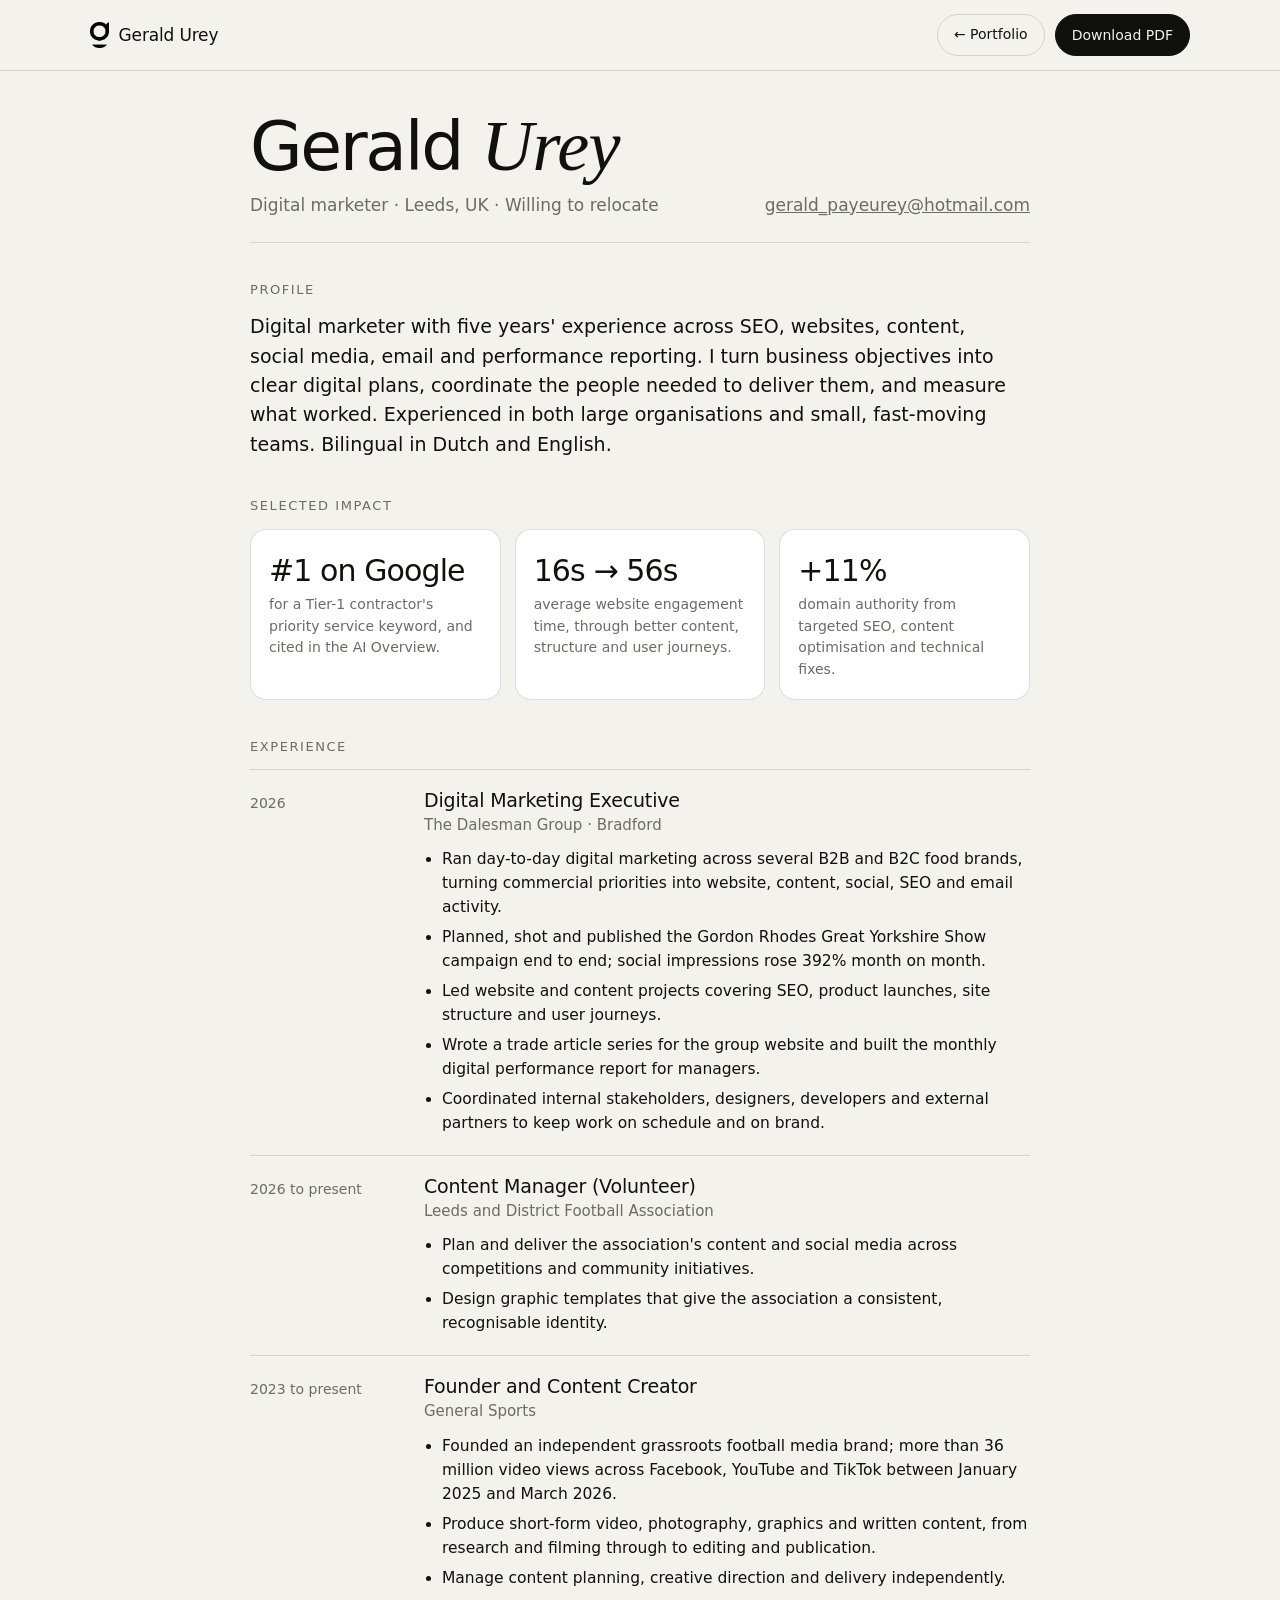
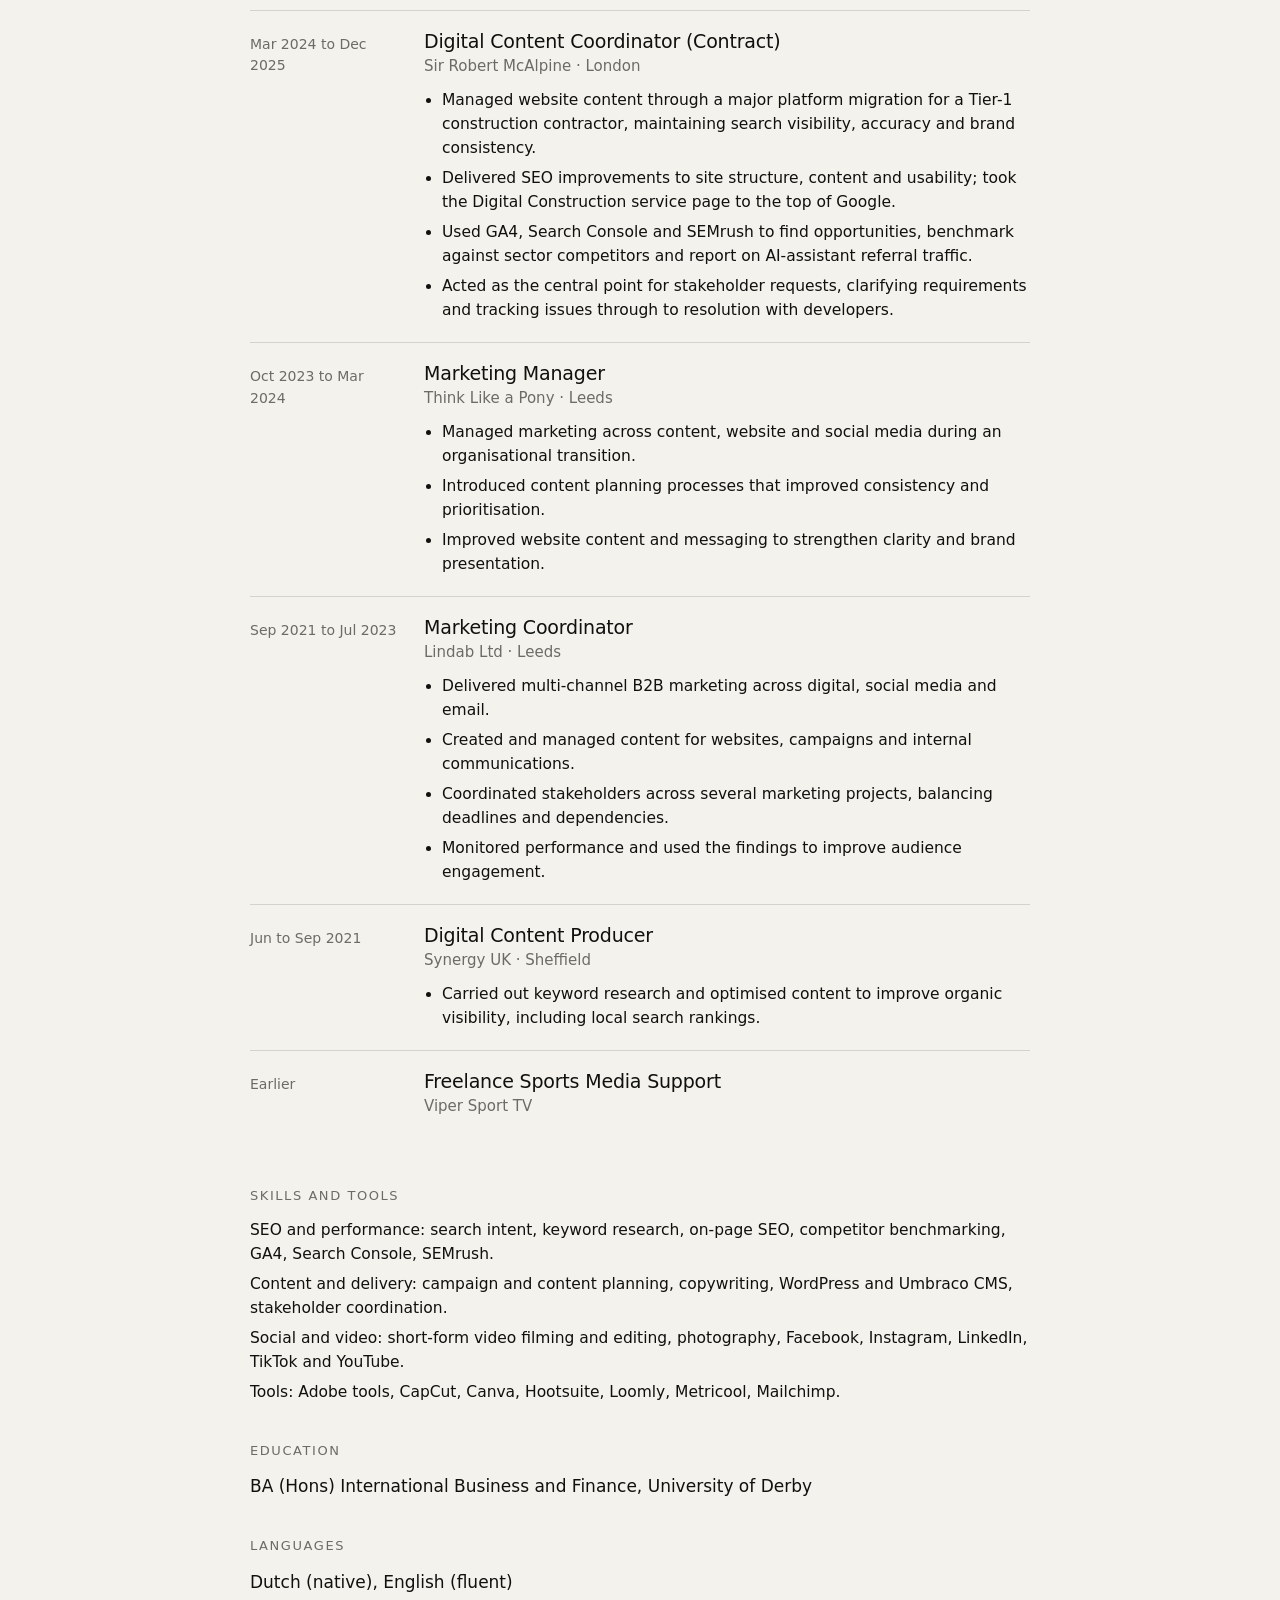
==== cv.html @ e4b1e92f "Add files via upload" ====
<!doctype html>
<html lang="en-GB">
<head>
<meta charset="utf-8">
<meta name="viewport" content="width=device-width, initial-scale=1">
<meta http-equiv="Content-Security-Policy" content="default-src 'self'; script-src 'self' https://cdnjs.cloudflare.com; style-src 'self' 'unsafe-inline' https://fonts.googleapis.com; font-src https://fonts.gstatic.com; img-src 'self' data:; media-src 'self'; connect-src 'self'; object-src 'none'; base-uri 'self'; form-action 'none'; upgrade-insecure-requests">
<meta name="referrer" content="strict-origin-when-cross-origin">
<title>Gerald Urey | CV</title>
<meta name="description" content="CV of Gerald Urey, digital marketer: SEO, content, campaigns, social and reporting.">
<link rel="icon" href="assets/img/logo.webp">
<link rel="preconnect" href="https://fonts.googleapis.com">
<link rel="preconnect" href="https://fonts.gstatic.com" crossorigin>
<link href="https://fonts.googleapis.com/css2?family=Geist:wght@400;500;600&family=Instrument+Serif:ital@0;1&display=swap" rel="stylesheet">
<link rel="stylesheet" href="css/style.css">
<style>
  .cv { max-width: 860px; margin: 0 auto; padding: 110px var(--gut) 80px; }
  .cv-top { display: flex; justify-content: space-between; align-items: flex-end; gap: 20px; flex-wrap: wrap; padding-bottom: 24px; border-bottom: 1px solid var(--line); }
  .cv h1 { font-size: clamp(40px, 7vw, 68px); }
  .cv-top p { color: var(--muted); margin-top: 8px; }
  .cv h2 { font-size: 13px; letter-spacing: .12em; text-transform: uppercase; color: var(--muted); font-weight: 500; margin: 40px 0 16px; }
  .cv .summary { font-size: 19px; max-width: 64ch; }
  .impact { display: grid; grid-template-columns: repeat(3, 1fr); gap: 14px; }
  .impact div { border: 1px solid var(--line); border-radius: 16px; padding: 18px; background: var(--card); font-size: 14px; color: var(--muted); }
  .impact b { display: block; font-size: 30px; font-weight: 500; letter-spacing: -.03em; color: var(--ink); }
  .job { display: grid; grid-template-columns: 150px 1fr; gap: 6px 24px; padding: 20px 0; border-top: 1px solid var(--line); break-inside: avoid; }
  .job time { color: var(--muted); font-size: 14px; padding-top: 3px; }
  .job h3 { font-size: 19px; letter-spacing: -.01em; }
  .job .org { color: var(--muted); font-size: 15px; margin: 2px 0 10px; }
  .job ul, .skills { padding-left: 18px; font-size: 15.5px; display: grid; gap: 6px; }
  .skills { padding: 0; list-style: none; }
  .skills b { font-weight: 500; }
  @media (max-width: 640px) { .job { grid-template-columns: 1fr; } .impact { grid-template-columns: 1fr; } }
  @media print {
    @page { margin: 14mm; }
    body { background: #fff; font-size: 10.5pt; }
    .nav, .no-print { display: none !important; }
    .cv { padding: 0; max-width: none; }
    .cv h1 { font-size: 30pt; }
    .cv h2 { margin: 18pt 0 8pt; }
    .job { padding: 9pt 0; grid-template-columns: 105pt 1fr; }
    .cv .summary { font-size: 11pt; }
    .impact b { font-size: 16pt; }
    .impact div { padding: 8pt; }
    a { text-decoration: none; }
  }
</style>
</head>
<body>

<header class="nav scrolled">
  <div class="wrap">
    <a class="brand" href="index.html"><img src="assets/img/logo.webp" alt=""><span>Gerald Urey</span></a>
    <div style="display:flex;gap:10px">
      <a class="btn ghost small" href="index.html">← Portfolio</a>
      <button class="btn small" id="print" type="button" style="cursor:pointer;font-family:inherit">Download PDF</button>
    </div>
  </div>
</header>

<!--
  HOW TO EDIT THIS CV
  Change any text below and save the file. Each job is one <article class="job"> block:
  copy a block to add a job, delete a block to remove one.
  "Download PDF" opens the print window: choose "Save as PDF".
-->
<main class="cv">
  <div class="cv-top">
    <div>
      <h1>Gerald <em>Urey</em></h1>
      <p>Digital marketer · Leeds, UK · Willing to relocate</p>
    </div>
    <p><a href="mailto:gerald_payeurey@hotmail.com">gerald_payeurey@hotmail.com</a></p>
  </div>

  <h2>Profile</h2>
  <p class="summary">Digital marketer with five years' experience across SEO, websites, content, social media, email and performance reporting. I turn business objectives into clear digital plans, coordinate the people needed to deliver them, and measure what worked. Experienced in both large organisations and small, fast-moving teams. Bilingual in Dutch and English.</p>

  <h2>Selected impact</h2>
  <div class="impact">
    <div><b>#1 on Google</b>for a Tier-1 contractor's priority service keyword, and cited in the AI Overview.</div>
    <div><b>16s → 56s</b>average website engagement time, through better content, structure and user journeys.</div>
    <div><b>+11%</b>domain authority from targeted SEO, content optimisation and technical fixes.</div>
  </div>

  <h2>Experience</h2>

  <article class="job">
    <time>2026</time>
    <div>
      <h3>Digital Marketing Executive</h3>
      <p class="org">The Dalesman Group · Bradford</p>
      <ul>
        <li>Ran day-to-day digital marketing across several B2B and B2C food brands, turning commercial priorities into website, content, social, SEO and email activity.</li>
        <li>Planned, shot and published the Gordon Rhodes Great Yorkshire Show campaign end to end; social impressions rose 392% month on month.</li>
        <li>Led website and content projects covering SEO, product launches, site structure and user journeys.</li>
        <li>Wrote a trade article series for the group website and built the monthly digital performance report for managers.</li>
        <li>Coordinated internal stakeholders, designers, developers and external partners to keep work on schedule and on brand.</li>
      </ul>
    </div>
  </article>

  <article class="job">
    <time>2026 to present</time>
    <div>
      <h3>Content Manager (Volunteer)</h3>
      <p class="org">Leeds and District Football Association</p>
      <ul>
        <li>Plan and deliver the association's content and social media across competitions and community initiatives.</li>
        <li>Design graphic templates that give the association a consistent, recognisable identity.</li>
      </ul>
    </div>
  </article>

  <article class="job">
    <time>2023 to present</time>
    <div>
      <h3>Founder and Content Creator</h3>
      <p class="org">General Sports</p>
      <ul>
        <li>Founded an independent grassroots football media brand; more than 36 million video views across Facebook, YouTube and TikTok between January 2025 and March 2026.</li>
        <li>Produce short-form video, photography, graphics and written content, from research and filming through to editing and publication.</li>
        <li>Manage content planning, creative direction and delivery independently.</li>
      </ul>
    </div>
  </article>

  <article class="job">
    <time>Mar 2024 to Dec 2025</time>
    <div>
      <h3>Digital Content Coordinator (Contract)</h3>
      <p class="org">Sir Robert McAlpine · London</p>
      <ul>
        <li>Managed website content through a major platform migration for a Tier-1 construction contractor, maintaining search visibility, accuracy and brand consistency.</li>
        <li>Delivered SEO improvements to site structure, content and usability; took the Digital Construction service page to the top of Google.</li>
        <li>Used GA4, Search Console and SEMrush to find opportunities, benchmark against sector competitors and report on AI-assistant referral traffic.</li>
        <li>Acted as the central point for stakeholder requests, clarifying requirements and tracking issues through to resolution with developers.</li>
      </ul>
    </div>
  </article>

  <article class="job">
    <time>Oct 2023 to Mar 2024</time>
    <div>
      <h3>Marketing Manager</h3>
      <p class="org">Think Like a Pony · Leeds</p>
      <ul>
        <li>Managed marketing across content, website and social media during an organisational transition.</li>
        <li>Introduced content planning processes that improved consistency and prioritisation.</li>
        <li>Improved website content and messaging to strengthen clarity and brand presentation.</li>
      </ul>
    </div>
  </article>

  <article class="job">
    <time>Sep 2021 to Jul 2023</time>
    <div>
      <h3>Marketing Coordinator</h3>
      <p class="org">Lindab Ltd · Leeds</p>
      <ul>
        <li>Delivered multi-channel B2B marketing across digital, social media and email.</li>
        <li>Created and managed content for websites, campaigns and internal communications.</li>
        <li>Coordinated stakeholders across several marketing projects, balancing deadlines and dependencies.</li>
        <li>Monitored performance and used the findings to improve audience engagement.</li>
      </ul>
    </div>
  </article>

  <article class="job">
    <time>Jun to Sep 2021</time>
    <div>
      <h3>Digital Content Producer</h3>
      <p class="org">Synergy UK · Sheffield</p>
      <ul>
        <li>Carried out keyword research and optimised content to improve organic visibility, including local search rankings.</li>
      </ul>
    </div>
  </article>

  <article class="job">
    <time>Earlier</time>
    <div>
      <h3>Freelance Sports Media Support</h3>
      <p class="org">Viper Sport TV</p>
    </div>
  </article>

  <h2>Skills and tools</h2>
  <ul class="skills">
    <li><b>SEO and performance:</b> search intent, keyword research, on-page SEO, competitor benchmarking, GA4, Search Console, SEMrush.</li>
    <li><b>Content and delivery:</b> campaign and content planning, copywriting, WordPress and Umbraco CMS, stakeholder coordination.</li>
    <li><b>Social and video:</b> short-form video filming and editing, photography, Facebook, Instagram, LinkedIn, TikTok and YouTube.</li>
    <li><b>Tools:</b> Adobe tools, CapCut, Canva, Hootsuite, Loomly, Metricool, Mailchimp.</li>
  </ul>

  <h2>Education</h2>
  <p>BA (Hons) International Business and Finance, University of Derby</p>

  <h2>Languages</h2>
  <p>Dutch (native), English (fluent)</p>
</main>
<script src="js/cv.js"></script>
</body>
</html>
---- css/style.css ----
/* Gerald Urey portfolio. Edit colours and fonts here. */
:root {
  --paper: #f4f2ec;
  --ink: #10110e;
  --muted: #6b6c66;
  --line: rgba(16, 17, 14, .14);
  --accent: #ff4f1f;
  --card: #ffffff;
  --dark: #10110e;
  --dark-2: #1a1b17;
  --on-dark: #f4f2ec;
  --on-dark-muted: #a3a49c;
  --line-dark: rgba(244, 242, 236, .16);
  --sans: "Geist", system-ui, -apple-system, "Segoe UI", sans-serif;
  --serif: "Instrument Serif", Georgia, serif;
  --wrap: 1180px;
  --gut: clamp(16px, 4vw, 40px);
}
* { box-sizing: border-box; margin: 0; }
html { scroll-behavior: smooth; -webkit-text-size-adjust: 100%; }
body { background: var(--paper); color: var(--ink); font-family: var(--sans); font-size: 17px; line-height: 1.55; -webkit-font-smoothing: antialiased; overflow-x: hidden; }
img, video { max-width: 100%; display: block; }
a { color: inherit; }
.wrap { max-width: var(--wrap); margin: 0 auto; padding: 0 var(--gut); }
em, .serif { font-family: var(--serif); font-style: italic; font-weight: 400; letter-spacing: -.01em; }
.eyebrow { font-size: 13px; letter-spacing: .12em; text-transform: uppercase; color: var(--muted); font-weight: 500; }
h1, h2, h3 { font-weight: 500; letter-spacing: -.035em; line-height: 1.02; text-wrap: balance; }
h1 { font-size: clamp(44px, 8.4vw, 124px); }
h2 { font-size: clamp(34px, 5.4vw, 76px); }
h3 { font-size: clamp(22px, 2.4vw, 30px); letter-spacing: -.02em; line-height: 1.15; }
h1 em, h2 em { font-size: 1.06em; }
p { text-wrap: pretty; }
.lede { font-size: clamp(18px, 1.7vw, 22px); color: var(--muted); max-width: 46ch; }
:focus-visible { outline: 2px solid var(--accent); outline-offset: 3px; border-radius: 4px; }

/* Nav */
.nav { position: fixed; inset: 0 0 auto 0; z-index: 50; padding: 14px 0; transition: background .3s, border-color .3s; border-bottom: 1px solid transparent; }
.nav.scrolled { background: rgba(244, 242, 236, .82); backdrop-filter: blur(14px); -webkit-backdrop-filter: blur(14px); border-color: var(--line); }
.nav .wrap { display: flex; align-items: center; justify-content: space-between; gap: 20px; }
.brand { display: flex; align-items: center; gap: 10px; text-decoration: none; font-weight: 500; letter-spacing: -.01em; }
.brand img { height: 26px; width: auto; }
.nav-links { display: flex; gap: 26px; font-size: 15px; }
.nav-links a { text-decoration: none; color: var(--muted); transition: color .2s; }
.nav-links a:hover { color: var(--ink); }
@media (max-width: 820px) { .nav-links { display: none; } }

/* Buttons */
.btn { display: inline-flex; align-items: center; gap: 10px; padding: 13px 22px; border-radius: 999px; background: var(--ink); color: var(--paper); text-decoration: none; font-weight: 500; font-size: 16px; border: 1px solid var(--ink); transition: transform .25s, background .25s, color .25s; }
.btn:hover { transform: translateY(-2px); background: var(--accent); border-color: var(--accent); color: #fff; }
.btn .arr { transition: transform .25s; }
.btn:hover .arr { transform: translateX(4px); }
.btn.ghost { background: transparent; color: var(--ink); border-color: var(--line); }
.btn.ghost:hover { background: var(--ink); color: var(--paper); border-color: var(--ink); }
.btn.small { padding: 9px 16px; font-size: 14px; }
.dark .btn { background: var(--on-dark); color: var(--ink); border-color: var(--on-dark); }
.dark .btn:hover { background: var(--accent); border-color: var(--accent); color: #fff; }

/* Hero */
.hero { min-height: 100svh; display: flex; flex-direction: column; justify-content: flex-end; padding: 120px 0 clamp(36px, 6vw, 72px); }
.pill { display: inline-flex; align-items: center; gap: 10px; font-size: 14px; padding: 7px 14px; border: 1px solid var(--line); border-radius: 999px; margin-bottom: clamp(22px, 3vw, 36px); background: rgba(255, 255, 255, .5); }
.pill i { width: 8px; height: 8px; border-radius: 50%; background: #2fb66a; box-shadow: 0 0 0 0 rgba(47, 182, 106, .5); animation: pulse 2.2s infinite; }
@keyframes pulse { 70% { box-shadow: 0 0 0 9px rgba(47, 182, 106, 0); } 100% { box-shadow: 0 0 0 0 rgba(47, 182, 106, 0); } }
.hero h1 .line { display: block; overflow: hidden; padding-bottom: .08em; }
.hero h1 .line span { display: inline-block; }
.hero-foot { display: grid; grid-template-columns: 1fr auto; gap: 28px; align-items: end; margin-top: clamp(28px, 4vw, 52px); padding-top: 26px; border-top: 1px solid var(--line); }
.hero-cta { display: flex; gap: 12px; flex-wrap: wrap; }
@media (max-width: 720px) { .hero-foot { grid-template-columns: 1fr; } }

/* Proof strip */
.proof { border-block: 1px solid var(--line); }
.proof .wrap { display: grid; grid-template-columns: repeat(4, 1fr); }
.stat { padding: clamp(24px, 3vw, 44px) clamp(18px, 3vw, 40px); border-left: 1px solid var(--line); }
.stat:first-child { border-left: 0; padding-left: 0; }
.stat b { display: block; font-size: clamp(32px, 3.8vw, 52px); font-weight: 500; letter-spacing: -.04em; line-height: 1; font-variant-numeric: tabular-nums; }
.stat > span { display: block; margin-top: 12px; font-size: 14px; color: var(--muted); max-width: 22ch; }
@media (max-width: 820px) { .proof .wrap { grid-template-columns: 1fr 1fr; } .stat:nth-child(3) { border-left: 0; padding-left: 0; } .stat:nth-child(n+3) { border-top: 1px solid var(--line); } }

/* Sections */
section { padding: clamp(72px, 10vw, 150px) 0; }
.sec-head { display: grid; grid-template-columns: 1fr 1fr; gap: clamp(20px, 4vw, 60px); align-items: end; margin-bottom: clamp(36px, 5vw, 72px); }
.sec-head .lede { justify-self: end; }
@media (max-width: 820px) { .sec-head { grid-template-columns: 1fr; } .sec-head .lede { justify-self: start; } }
.dark { background: var(--dark); color: var(--on-dark); }
.dark .eyebrow, .dark .lede, .dark .muted { color: var(--on-dark-muted); }
.muted { color: var(--muted); }

/* Case chapters */
.case-meta { display: flex; flex-wrap: wrap; gap: 8px 10px; margin: 18px 0 0; padding: 0; list-style: none; }
.case-meta li { font-size: 13px; padding: 5px 12px; border: 1px solid var(--line); border-radius: 999px; }
.dark .case-meta li { border-color: var(--line-dark); }
.num { font-family: var(--serif); font-style: italic; font-size: clamp(20px, 2vw, 26px); color: var(--accent); }
.story { display: grid; grid-template-columns: repeat(12, 1fr); gap: clamp(14px, 1.6vw, 22px); }
.panel { grid-column: span 6; background: var(--card); border: 1px solid var(--line); border-radius: 22px; padding: clamp(20px, 2.6vw, 34px); display: flex; flex-direction: column; gap: 16px; min-width: 0; }
.dark .panel { background: var(--dark-2); border-color: var(--line-dark); }
.panel.w4 { grid-column: span 4; } .panel.w8 { grid-column: span 8; } .panel.w12 { grid-column: span 12; } .panel.w5 { grid-column: span 5; } .panel.w7 { grid-column: span 7; }
@media (max-width: 900px) { .panel, .panel.w4, .panel.w8, .panel.w5, .panel.w7 { grid-column: span 12; } }
.panel .k { font-size: 13px; letter-spacing: .1em; text-transform: uppercase; color: var(--muted); }
.dark .panel .k { color: var(--on-dark-muted); }
.panel .big { font-size: clamp(44px, 6vw, 88px); font-weight: 500; letter-spacing: -.045em; line-height: .95; font-variant-numeric: tabular-nums; }
.panel .take { margin-top: auto; padding-top: 16px; border-top: 1px solid var(--line); font-size: 15px; color: var(--muted); }
.dark .panel .take { border-color: var(--line-dark); color: var(--on-dark-muted); }
.take strong { color: var(--ink); font-weight: 500; } .dark .take strong { color: var(--on-dark); }

/* Charts */
.bars { display: grid; gap: 12px; }
.bar-row { display: grid; grid-template-columns: 130px 1fr 64px; gap: 12px; align-items: center; font-size: 14px; }
.bar-row .track { height: 12px; border-radius: 99px; background: rgba(16, 17, 14, .07); overflow: hidden; }
.dark .bar-row .track { background: rgba(244, 242, 236, .09); }
.bar-row .fill { height: 100%; width: var(--w); border-radius: 99px; background: var(--ink); transform-origin: left; }
.dark .bar-row .fill { background: var(--on-dark); }
.bar-row .fill.hot { background: var(--accent); }
.bar-row b { font-weight: 500; text-align: right; font-variant-numeric: tabular-nums; }
@media (max-width: 480px) { .bar-row { grid-template-columns: 96px 1fr 56px; font-size: 13px; } }
.cols { display: flex; align-items: flex-end; gap: 6px; height: 170px; }
.cols i { flex: 1; height: var(--h); background: rgba(244, 242, 236, .2); border-radius: 6px 6px 2px 2px; transform-origin: bottom; position: relative; }
.cols i.hot { background: var(--accent); }
.cols i.hot::after { content: "SRM 92%"; position: absolute; left: 0; top: -26px; font-style: normal; font-size: 13px; white-space: nowrap; color: var(--on-dark); }
.stack { display: flex; height: 44px; border-radius: 12px; overflow: hidden; gap: 3px; }
.stack i { width: var(--w); background: rgba(244, 242, 236, .22); transform-origin: left; }
.stack i:first-child { background: var(--accent); }
.legend { display: flex; flex-wrap: wrap; gap: 6px 18px; font-size: 14px; color: var(--on-dark-muted); padding: 0; list-style: none; }
.legend b { color: var(--on-dark); font-weight: 500; }
.steps { display: grid; grid-template-columns: repeat(3, 1fr); gap: 0; counter-reset: s; }
.steps div { padding: 18px 18px 0 0; border-top: 2px solid var(--line-dark); position: relative; }
.steps div::before { content: ""; position: absolute; top: -7px; left: 0; width: 12px; height: 12px; border-radius: 50%; background: var(--on-dark); }
.steps div:last-child { border-color: var(--accent); } .steps div:last-child::before { background: var(--accent); }
.steps small { display: block; font-size: 13px; color: var(--on-dark-muted); margin-bottom: 6px; }
.steps b { font-weight: 500; font-size: clamp(17px, 1.8vw, 22px); letter-spacing: -.02em; line-height: 1.2; display: block; }
@media (max-width: 560px) { .steps { grid-template-columns: 1fr; gap: 22px; } }
.versus { display: flex; align-items: flex-end; gap: 14px; height: 190px; }
.versus div { flex: 1; display: flex; flex-direction: column; justify-content: flex-end; gap: 8px; height: 100%; font-size: 14px; color: var(--on-dark-muted); }
.versus i { display: block; height: var(--h); border-radius: 12px; background: rgba(244, 242, 236, .2); transform-origin: bottom; }
.versus div:last-child i { background: var(--accent); }
.versus b { color: var(--on-dark); font-size: 26px; font-weight: 500; letter-spacing: -.03em; }

/* Media */
.shots { display: grid; grid-template-columns: repeat(3, 1fr); gap: clamp(10px, 1.4vw, 18px); margin-top: clamp(14px, 1.6vw, 22px); }
.shots.four { grid-template-columns: repeat(4, 1fr); }
@media (max-width: 820px) { .shots, .shots.four { grid-template-columns: 1fr 1fr; } }
figure { margin: 0; }
.shot { border-radius: 18px; overflow: hidden; background: #e7e4dc; position: relative; aspect-ratio: 1; }
.shot.tall { aspect-ratio: 9 / 16; } .shot.wide { aspect-ratio: 16 / 10; grid-column: span 2; }
.shot img, .shot video { width: 100%; height: 100%; object-fit: cover; transition: transform .8s cubic-bezier(.2, .7, .2, 1); }
.shot:hover img { transform: scale(1.04); }
.shot figcaption { position: absolute; left: 10px; bottom: 10px; font-size: 12px; padding: 5px 10px; border-radius: 99px; background: rgba(16, 17, 14, .72); color: #fff; backdrop-filter: blur(6px); }
.shot .play { position: absolute; right: 10px; top: 10px; width: 38px; height: 38px; border-radius: 50%; border: 0; background: rgba(255, 255, 255, .92); color: #10110e; cursor: pointer; font-size: 13px; display: grid; place-items: center; }

/* Lists */
.rows { border-top: 1px solid var(--line); }
.rows a { display: grid; grid-template-columns: 110px 1fr auto; gap: 18px; align-items: baseline; padding: 20px 0; border-bottom: 1px solid var(--line); text-decoration: none; transition: padding .3s, color .3s; }
.rows a:hover { padding-left: 14px; color: var(--accent); }
.rows small { color: var(--muted); font-size: 13px; letter-spacing: .06em; text-transform: uppercase; }
.rows span { font-size: clamp(18px, 2vw, 24px); letter-spacing: -.02em; line-height: 1.2; }
@media (max-width: 600px) { .rows a { grid-template-columns: 1fr auto; } .rows small { grid-column: 1 / -1; } }
.dark .rows, .dark .rows a { border-color: var(--line-dark); }
.dark .rows small { color: var(--on-dark-muted); }
.grid3 { display: grid; grid-template-columns: repeat(3, 1fr); gap: clamp(14px, 1.6vw, 22px); }
@media (max-width: 900px) { .grid3 { grid-template-columns: 1fr; } }
.cap { padding: 26px 0 0; border-top: 1px solid var(--line); }
.dark .cap { border-color: var(--line-dark); }
.cap h3 { margin-bottom: 10px; }
.cap p { color: var(--muted); font-size: 16px; } .dark .cap p { color: var(--on-dark-muted); }

/* Photo slider */
.slider { display: flex; gap: clamp(10px, 1.4vw, 18px); overflow-x: auto; scroll-snap-type: x mandatory; scrollbar-width: none; border-radius: 18px; }
.slider::-webkit-scrollbar { display: none; }
.slider figure { flex: 0 0 min(86%, 860px); aspect-ratio: 3 / 2; scroll-snap-align: start; border-radius: 18px; overflow: hidden; background: #e7e4dc; }
.slider img { width: 100%; height: 100%; object-fit: cover; }
.slider-nav { display: flex; align-items: center; justify-content: flex-end; gap: 10px; margin-top: 16px; }
.slider-count { margin-right: auto; font-size: 14px; color: var(--muted); font-variant-numeric: tabular-nums; }
.slider-nav button { width: 46px; height: 46px; border-radius: 50%; border: 1px solid var(--line); background: transparent; color: var(--ink); font-size: 18px; cursor: pointer; transition: background .25s, color .25s, opacity .25s; }
.slider-nav button:hover { background: var(--ink); color: var(--paper); }
.slider-nav button:disabled { opacity: .3; pointer-events: none; }

/* About */
.about { display: grid; grid-template-columns: 5fr 7fr; gap: clamp(24px, 5vw, 80px); align-items: center; }
.about img { border-radius: 24px; aspect-ratio: 4 / 5; object-fit: cover; object-position: center top; width: 100%; }
.about p + p { margin-top: 16px; }
@media (max-width: 820px) { .about { grid-template-columns: 1fr; } .about img { max-width: 380px; } }

/* Contact */
.contact { text-align: center; }
.contact h2 { font-size: clamp(48px, 10vw, 150px); }
.contact a.mail { display: inline-block; margin-top: 28px; font-size: clamp(18px, 2.6vw, 30px); text-underline-offset: 6px; text-decoration-thickness: 1px; overflow-wrap: anywhere; }
.contact a.mail:hover { color: var(--accent); }
footer { padding: 28px 0 40px; font-size: 14px; color: var(--on-dark-muted); background: var(--dark); border-top: 1px solid var(--line-dark); }
footer .wrap { display: flex; justify-content: space-between; gap: 16px; flex-wrap: wrap; }
footer nav { display: flex; gap: 20px; flex-wrap: wrap; }
footer a { text-decoration: none; } footer a:hover { color: var(--on-dark); }

@media (prefers-reduced-motion: reduce) { html { scroll-behavior: auto; } .pill i { animation: none; } }
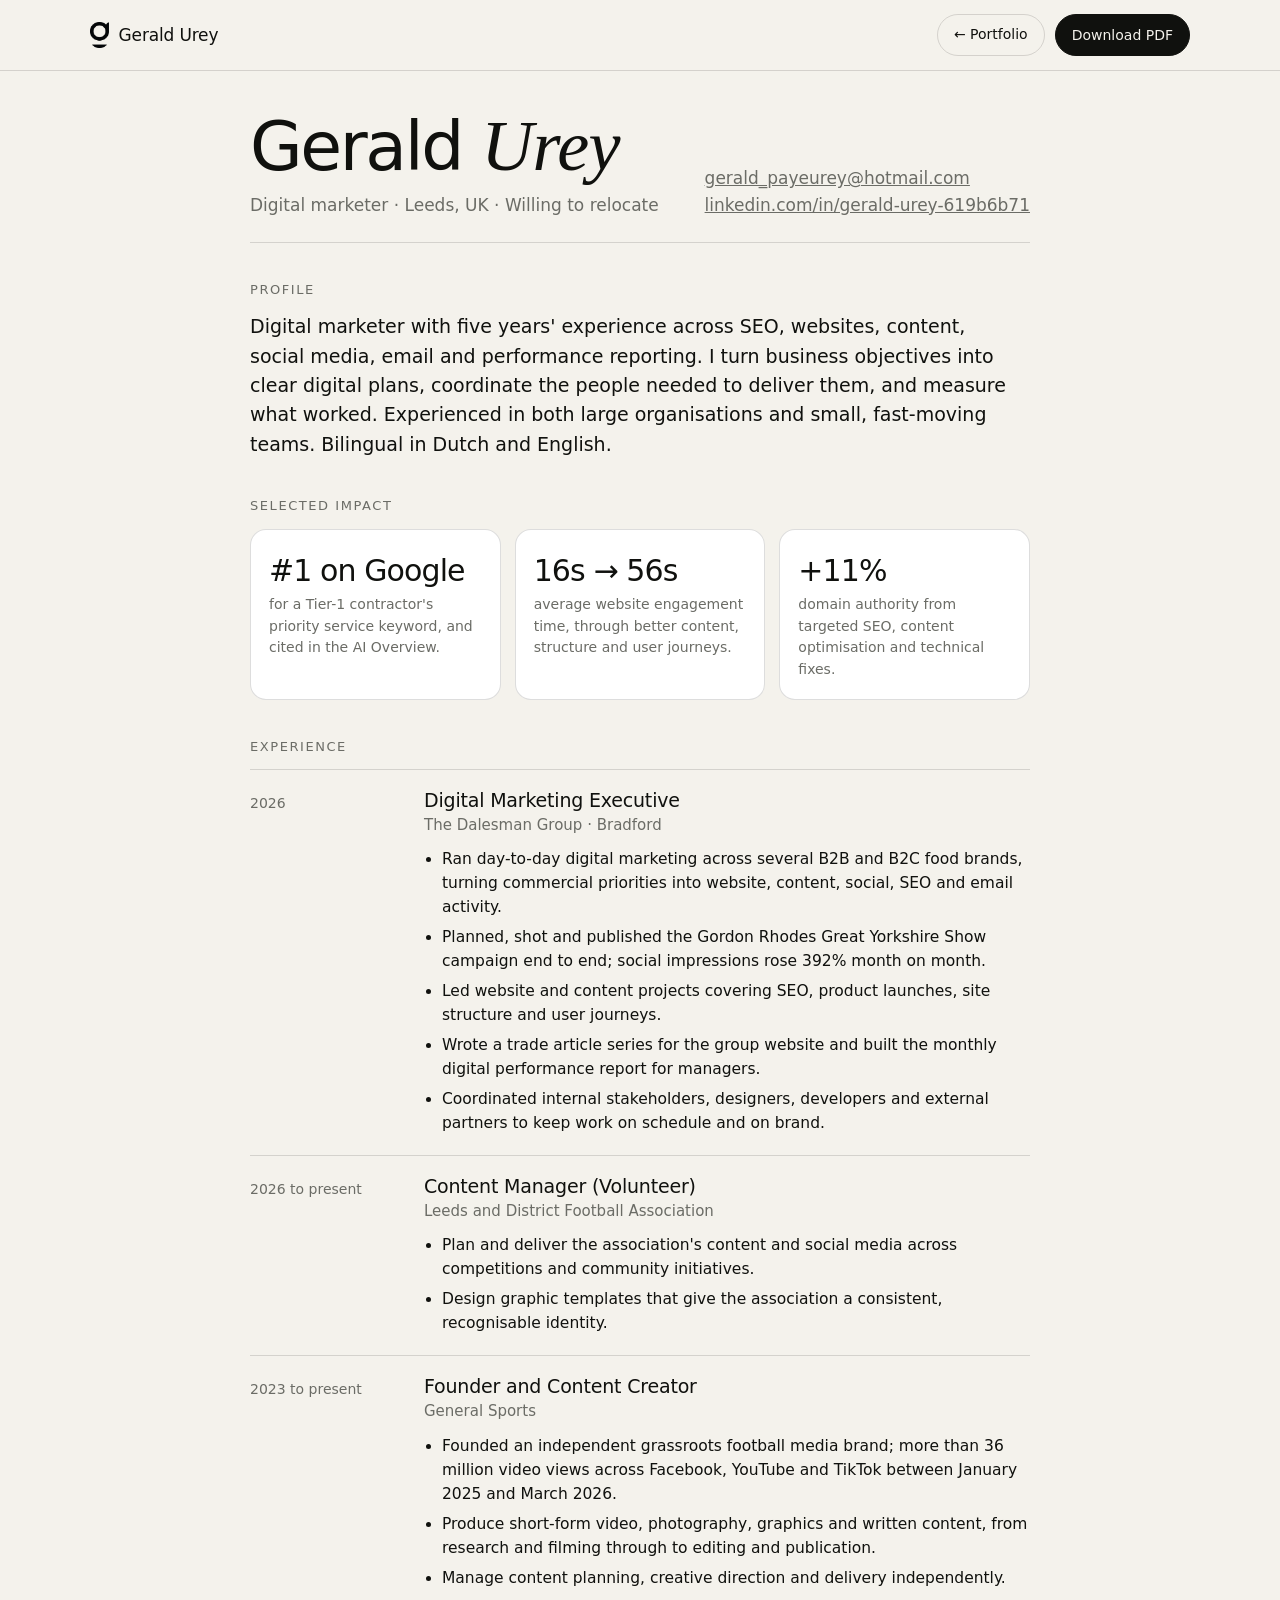
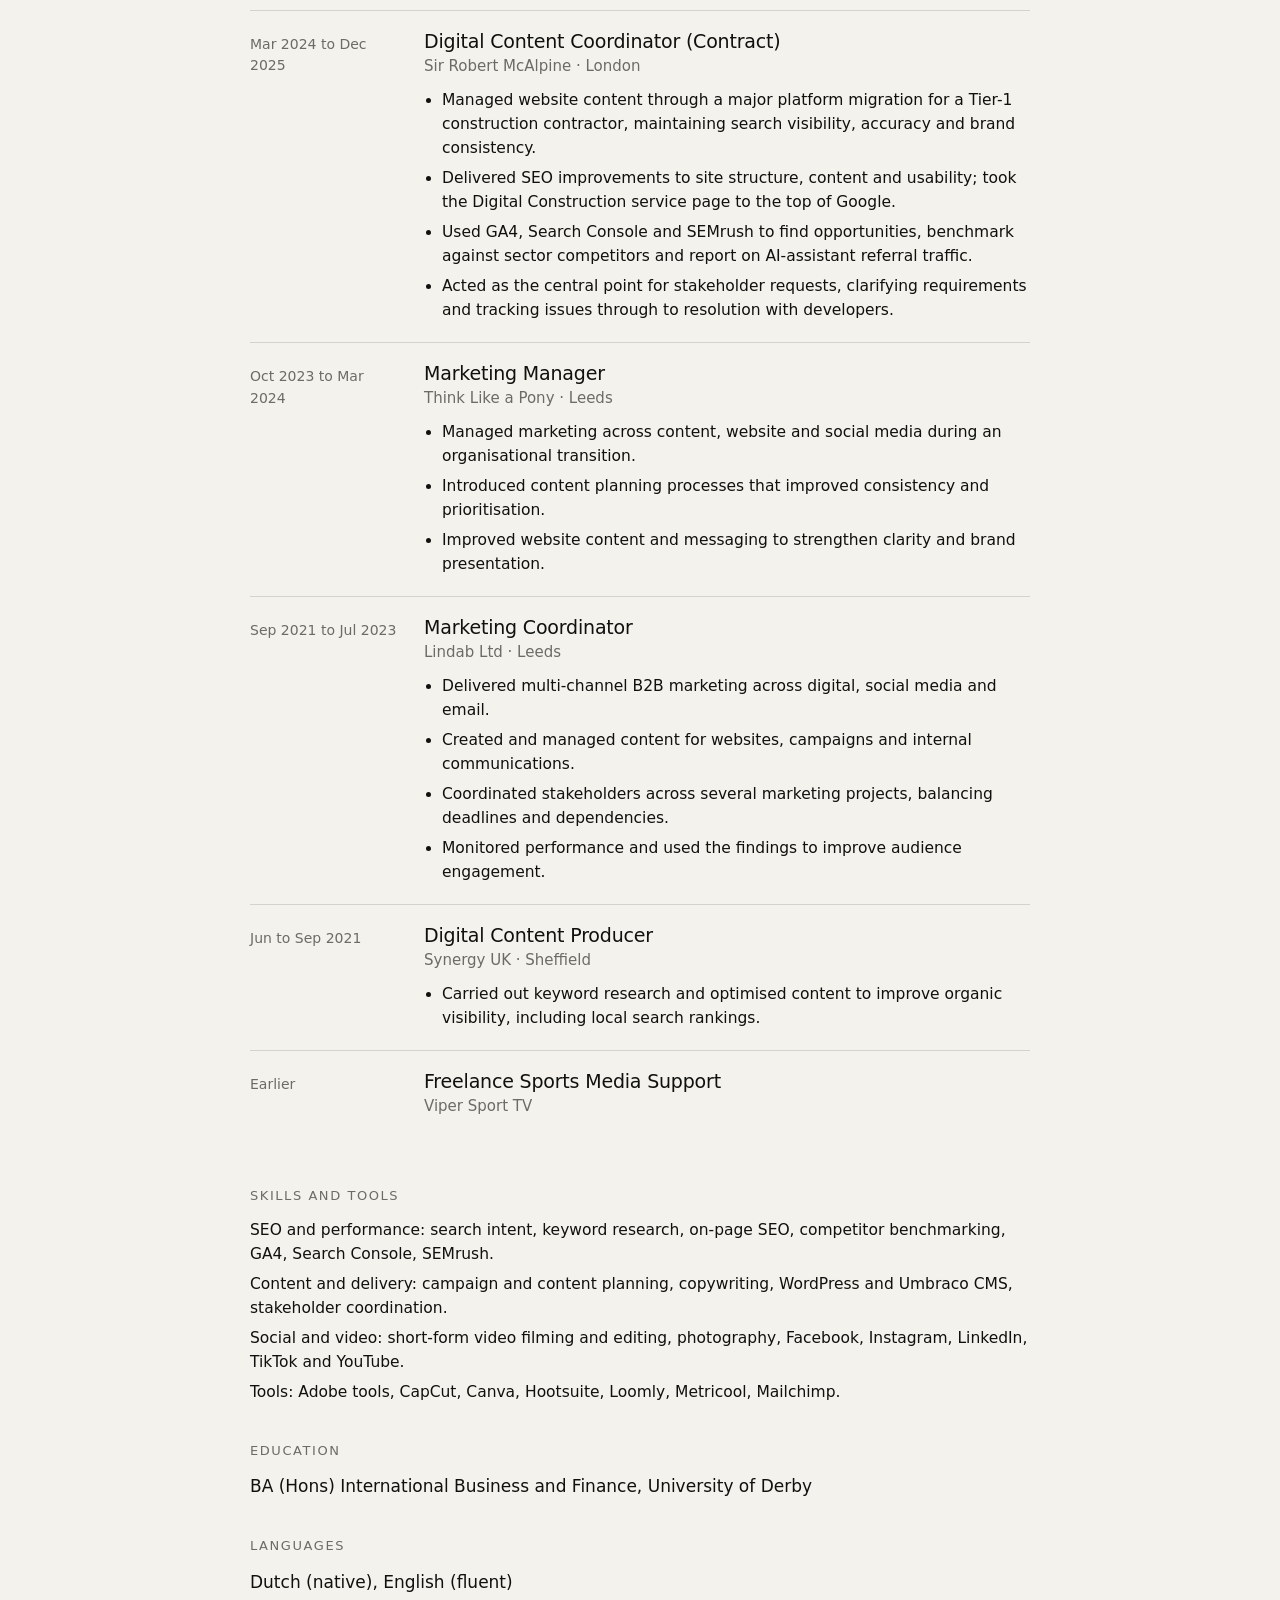
==== commit 9ada9ce1: "Add files via upload" ====
--- a/cv.html
+++ b/cv.html
@@ -69,7 +69,7 @@
       <h1>Gerald <em>Urey</em></h1>
       <p>Digital marketer · Leeds, UK · Willing to relocate</p>
     </div>
-    <p><a href="mailto:gerald_payeurey@hotmail.com">gerald_payeurey@hotmail.com</a></p>
+    <p><a href="mailto:gerald_payeurey@hotmail.com">gerald_payeurey@hotmail.com</a><br><a href="https://www.linkedin.com/in/gerald-urey-619b6b71/" target="_blank" rel="noopener">linkedin.com/in/gerald-urey-619b6b71</a></p>
   </div>
 
   <h2>Profile</h2>
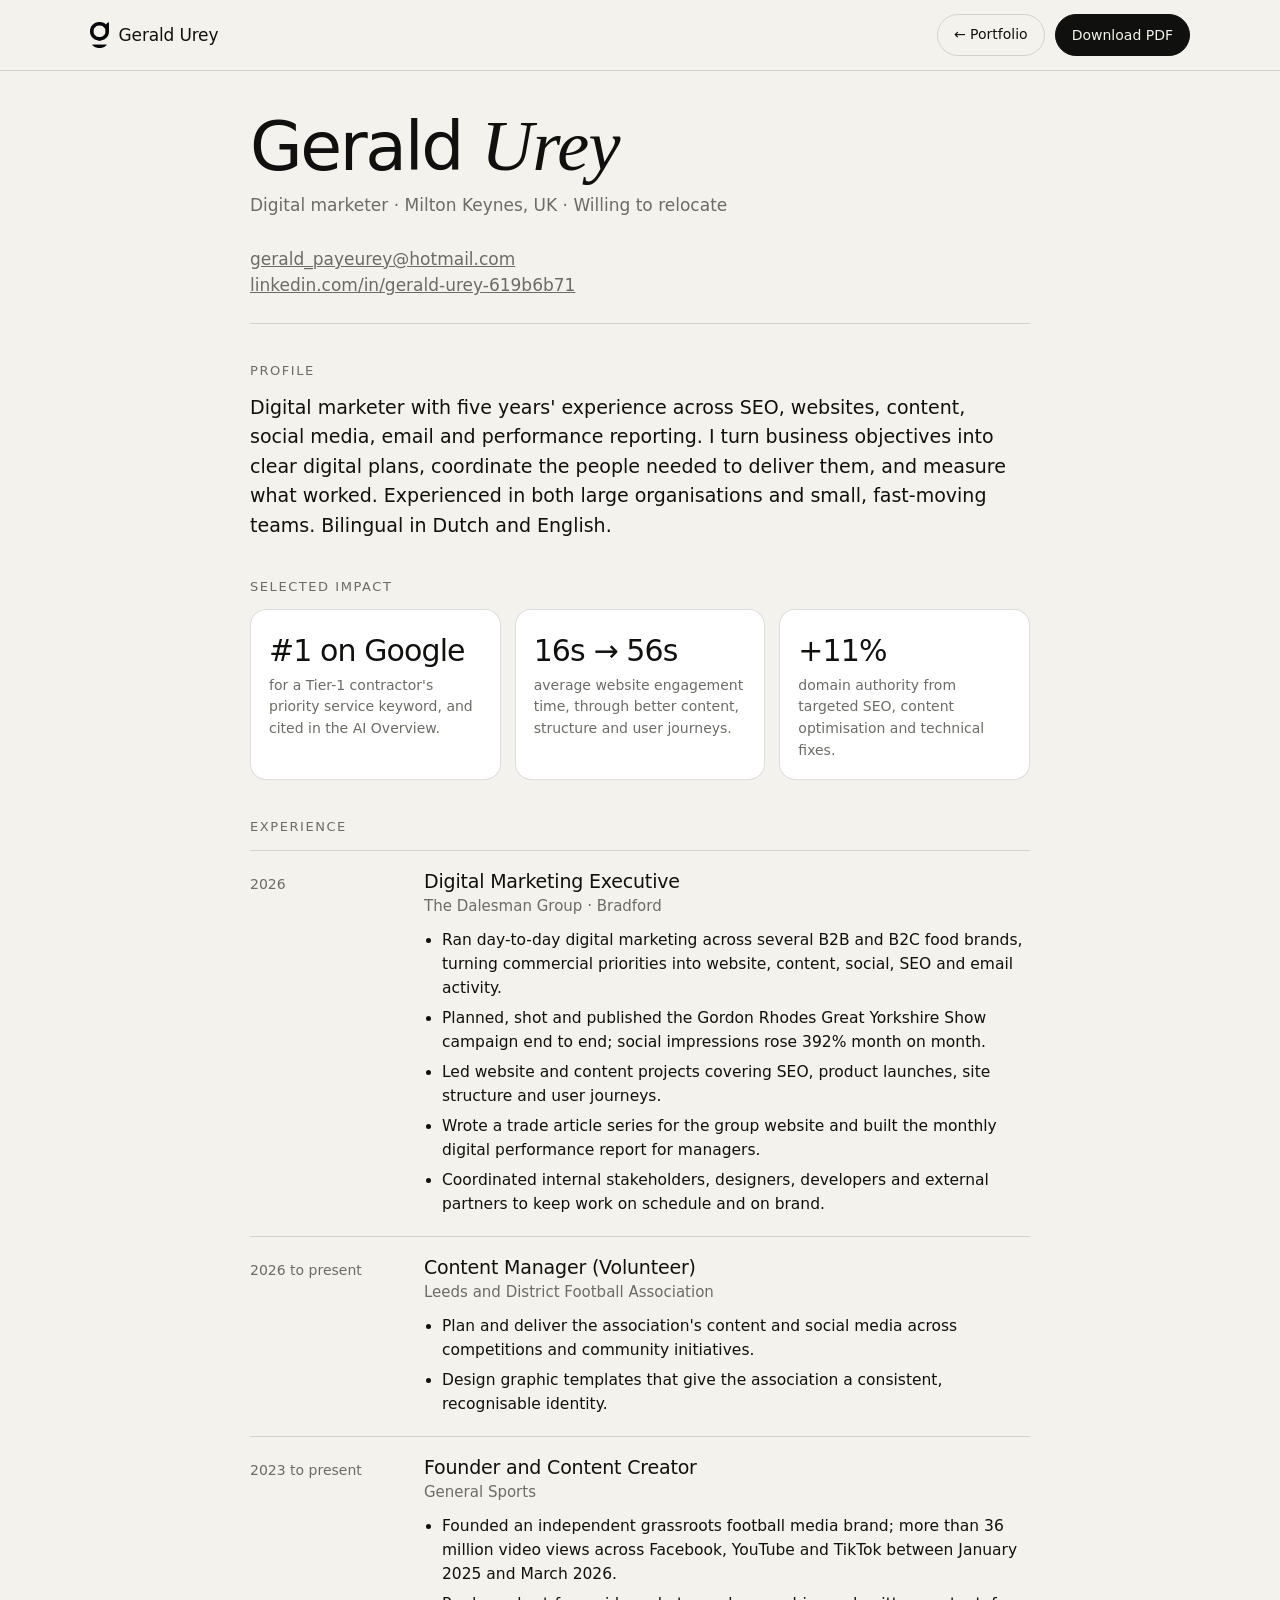
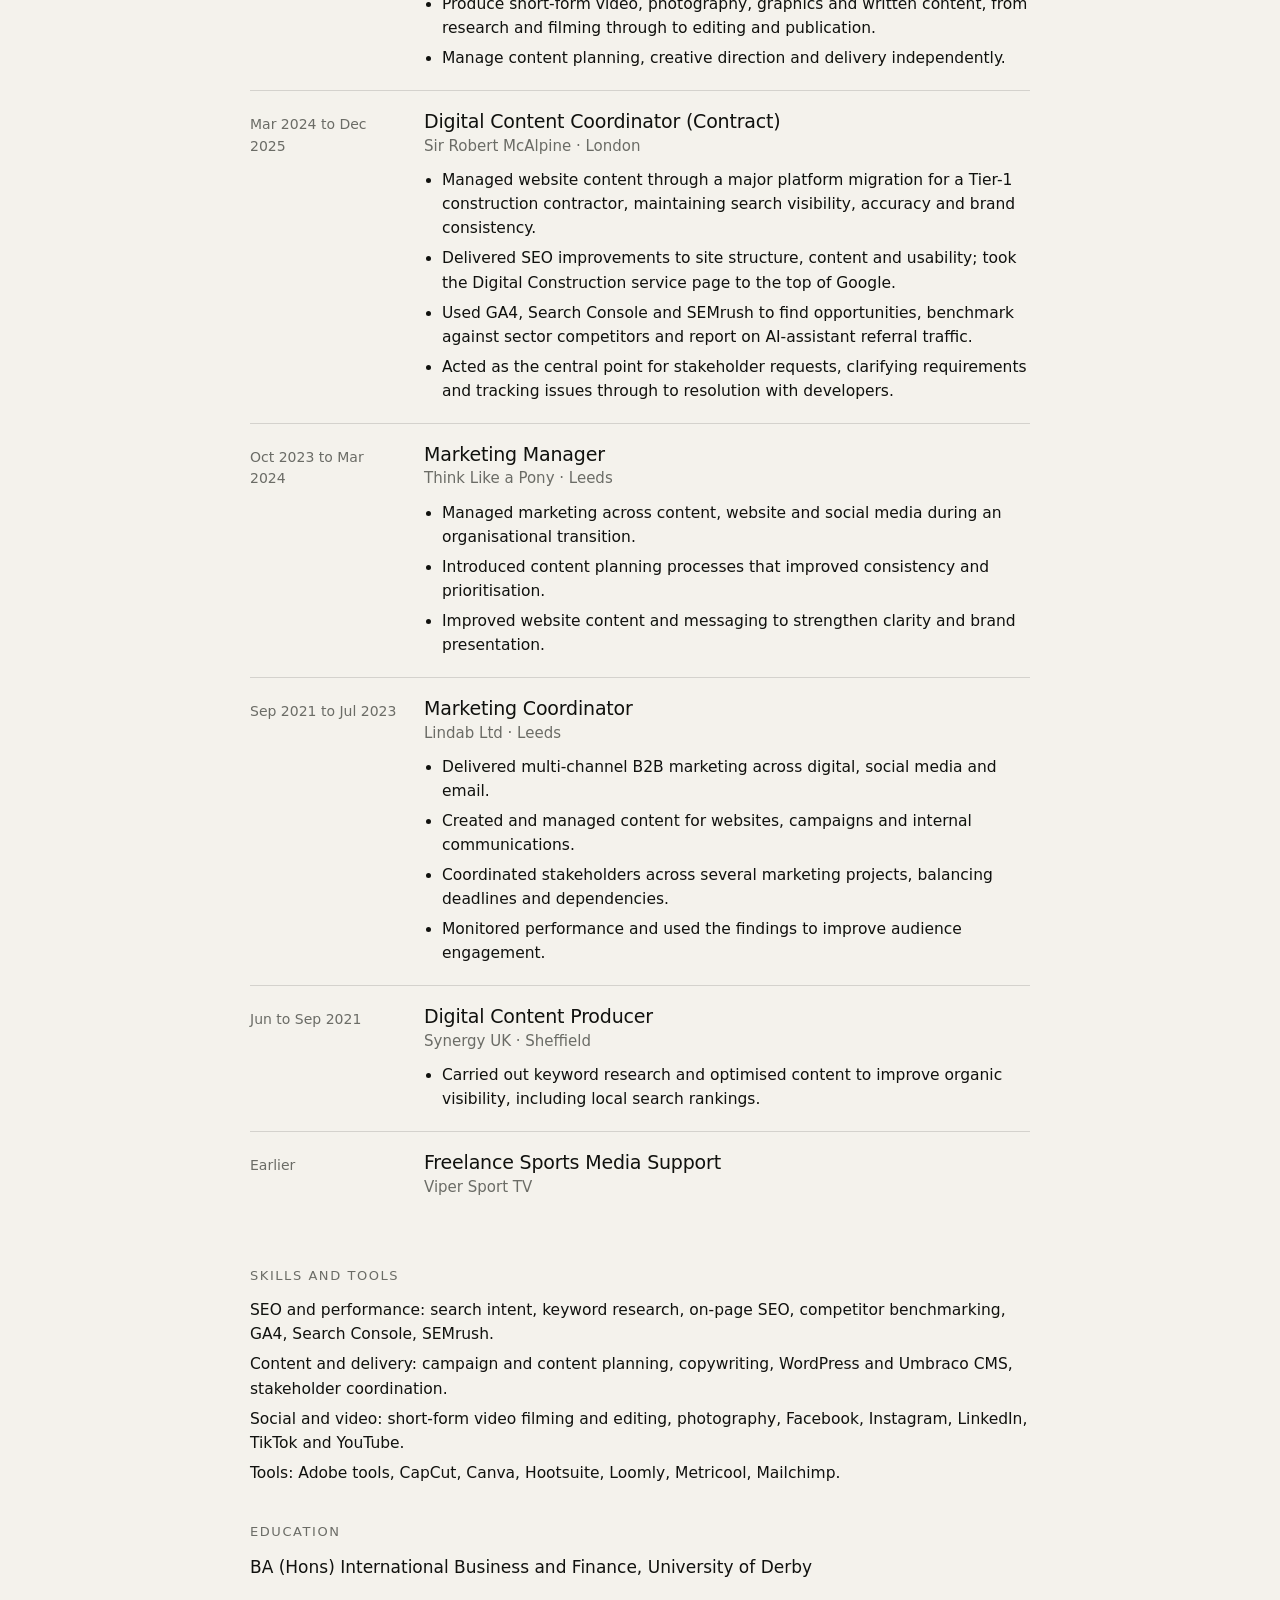
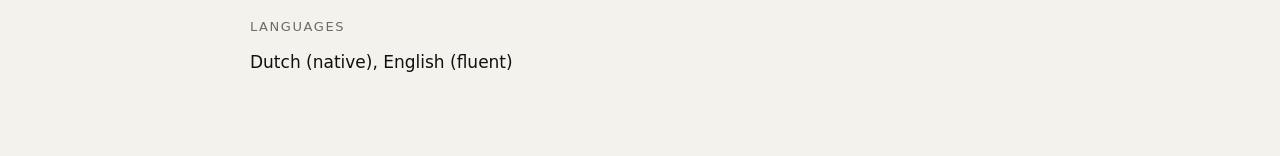
==== commit f614cced: "Add files via upload" ====
--- a/cv.html
+++ b/cv.html
@@ -67,7 +67,7 @@
   <div class="cv-top">
     <div>
       <h1>Gerald <em>Urey</em></h1>
-      <p>Digital marketer · Leeds, UK · Willing to relocate</p>
+      <p>Digital marketer · Milton Keynes, UK · Willing to relocate</p>
     </div>
     <p><a href="mailto:gerald_payeurey@hotmail.com">gerald_payeurey@hotmail.com</a><br><a href="https://www.linkedin.com/in/gerald-urey-619b6b71/" target="_blank" rel="noopener">linkedin.com/in/gerald-urey-619b6b71</a></p>
   </div>
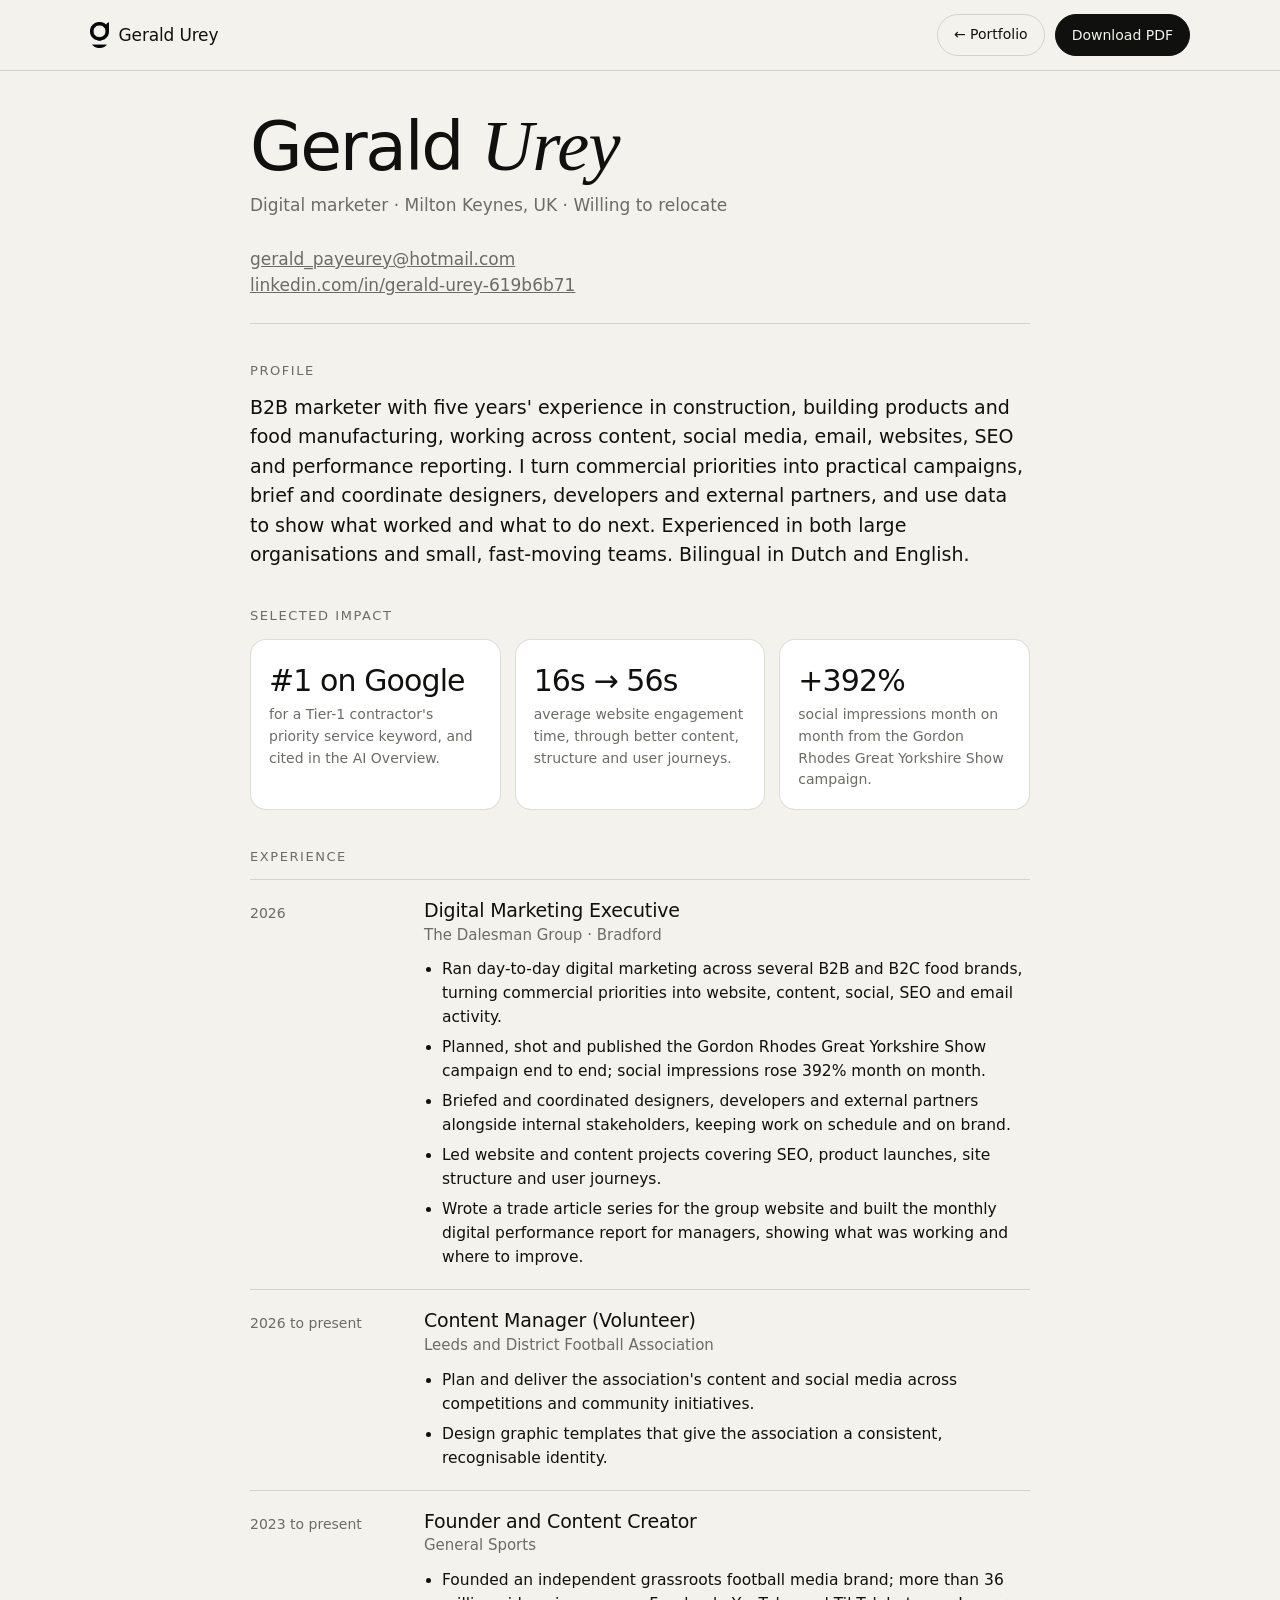
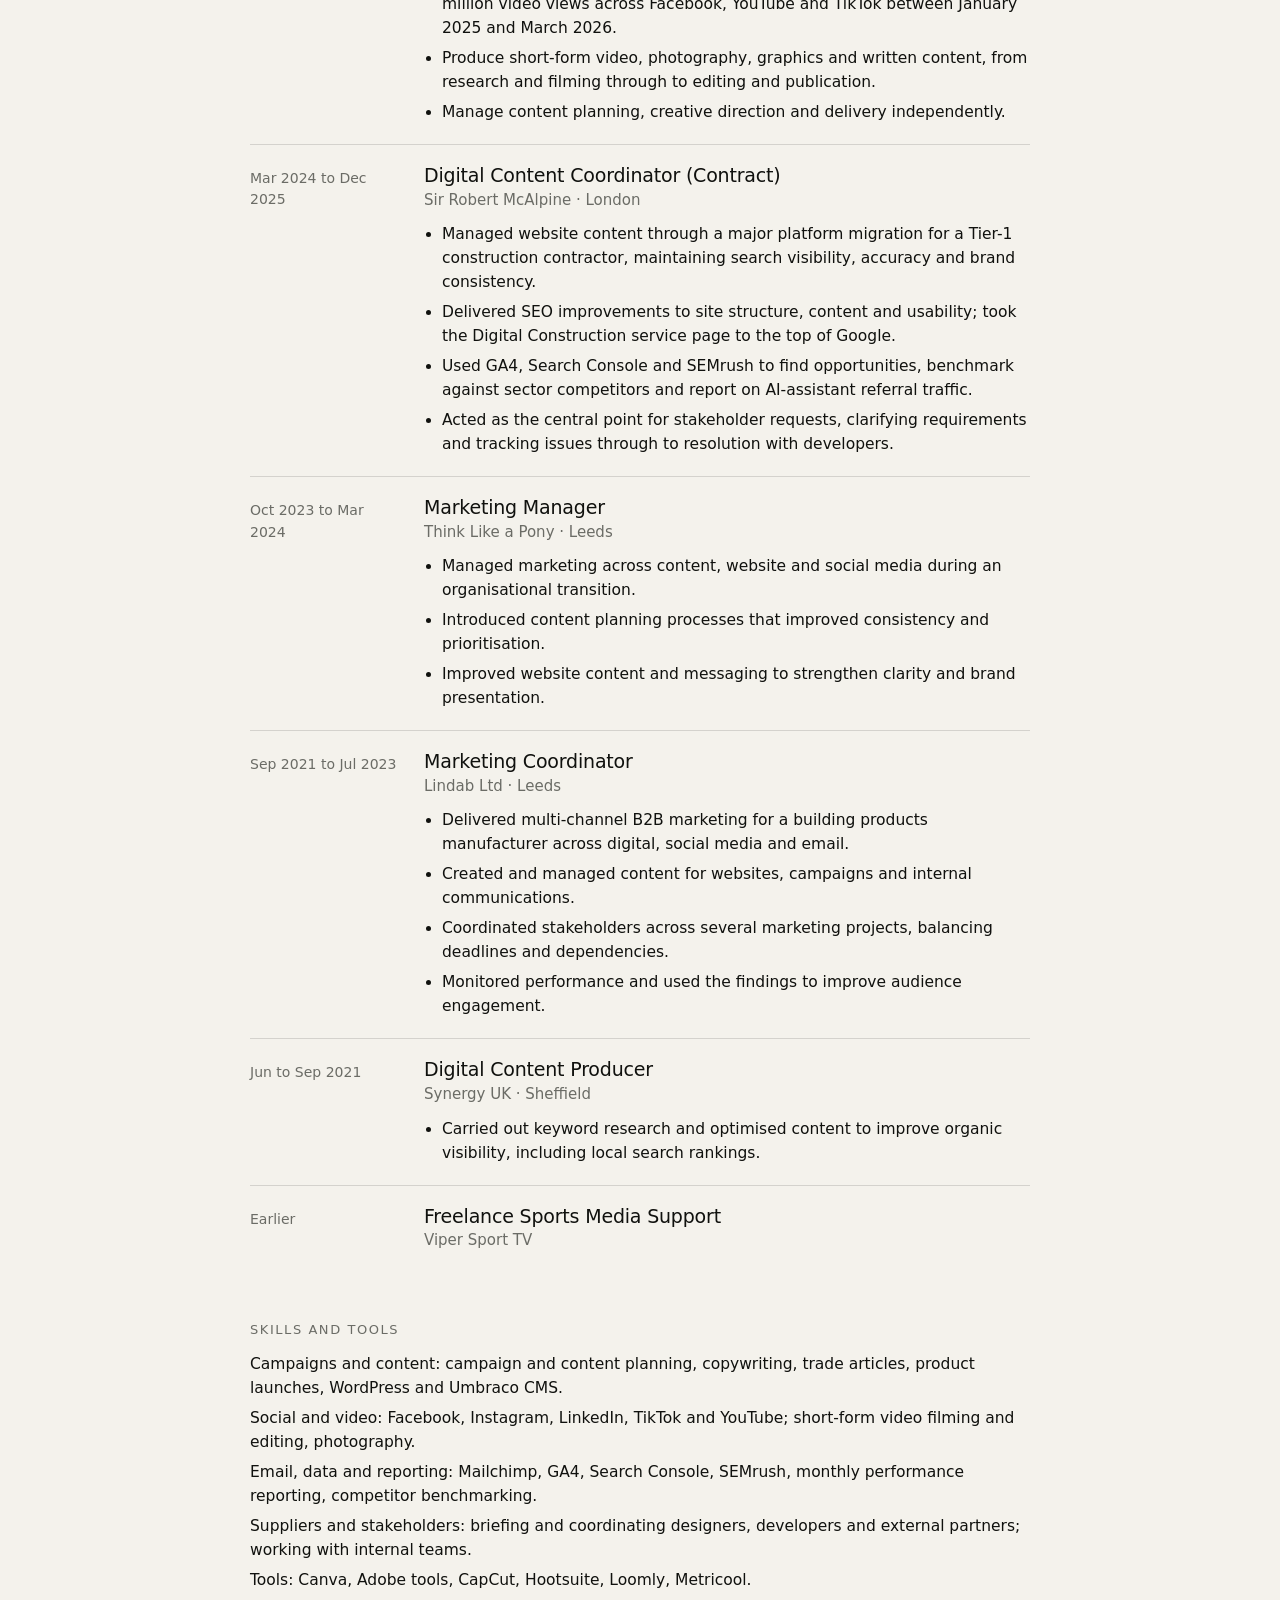
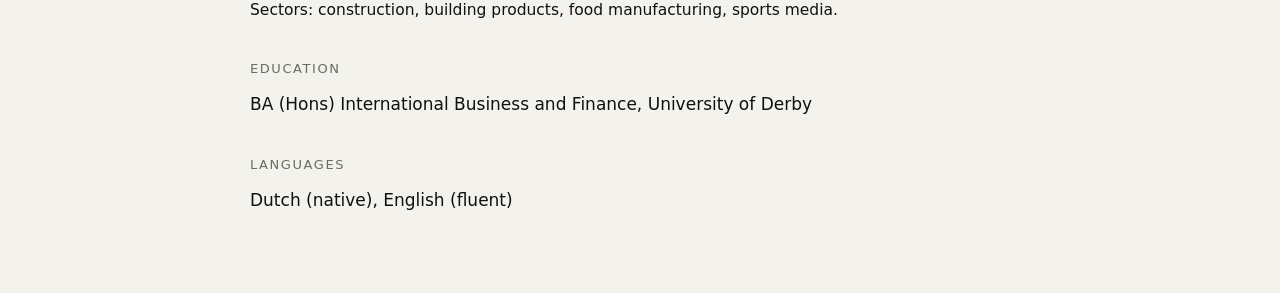
==== commit 28972174: "Add files via upload" ====
--- a/cv.html
+++ b/cv.html
@@ -73,13 +73,13 @@
   </div>
 
   <h2>Profile</h2>
-  <p class="summary">Digital marketer with five years' experience across SEO, websites, content, social media, email and performance reporting. I turn business objectives into clear digital plans, coordinate the people needed to deliver them, and measure what worked. Experienced in both large organisations and small, fast-moving teams. Bilingual in Dutch and English.</p>
+  <p class="summary">B2B marketer with five years' experience in construction, building products and food manufacturing, working across content, social media, email, websites, SEO and performance reporting. I turn commercial priorities into practical campaigns, brief and coordinate designers, developers and external partners, and use data to show what worked and what to do next. Experienced in both large organisations and small, fast-moving teams. Bilingual in Dutch and English.</p>
 
   <h2>Selected impact</h2>
   <div class="impact">
     <div><b>#1 on Google</b>for a Tier-1 contractor's priority service keyword, and cited in the AI Overview.</div>
     <div><b>16s → 56s</b>average website engagement time, through better content, structure and user journeys.</div>
-    <div><b>+11%</b>domain authority from targeted SEO, content optimisation and technical fixes.</div>
+    <div><b>+392%</b>social impressions month on month from the Gordon Rhodes Great Yorkshire Show campaign.</div>
   </div>
 
   <h2>Experience</h2>
@@ -92,9 +92,9 @@
       <ul>
         <li>Ran day-to-day digital marketing across several B2B and B2C food brands, turning commercial priorities into website, content, social, SEO and email activity.</li>
         <li>Planned, shot and published the Gordon Rhodes Great Yorkshire Show campaign end to end; social impressions rose 392% month on month.</li>
+        <li>Briefed and coordinated designers, developers and external partners alongside internal stakeholders, keeping work on schedule and on brand.</li>
         <li>Led website and content projects covering SEO, product launches, site structure and user journeys.</li>
-        <li>Wrote a trade article series for the group website and built the monthly digital performance report for managers.</li>
-        <li>Coordinated internal stakeholders, designers, developers and external partners to keep work on schedule and on brand.</li>
+        <li>Wrote a trade article series for the group website and built the monthly digital performance report for managers, showing what was working and where to improve.</li>
       </ul>
     </div>
   </article>
@@ -157,7 +157,7 @@
       <h3>Marketing Coordinator</h3>
       <p class="org">Lindab Ltd · Leeds</p>
       <ul>
-        <li>Delivered multi-channel B2B marketing across digital, social media and email.</li>
+        <li>Delivered multi-channel B2B marketing for a building products manufacturer across digital, social media and email.</li>
         <li>Created and managed content for websites, campaigns and internal communications.</li>
         <li>Coordinated stakeholders across several marketing projects, balancing deadlines and dependencies.</li>
         <li>Monitored performance and used the findings to improve audience engagement.</li>
@@ -186,10 +186,12 @@
 
   <h2>Skills and tools</h2>
   <ul class="skills">
-    <li><b>SEO and performance:</b> search intent, keyword research, on-page SEO, competitor benchmarking, GA4, Search Console, SEMrush.</li>
-    <li><b>Content and delivery:</b> campaign and content planning, copywriting, WordPress and Umbraco CMS, stakeholder coordination.</li>
-    <li><b>Social and video:</b> short-form video filming and editing, photography, Facebook, Instagram, LinkedIn, TikTok and YouTube.</li>
-    <li><b>Tools:</b> Adobe tools, CapCut, Canva, Hootsuite, Loomly, Metricool, Mailchimp.</li>
+    <li><b>Campaigns and content:</b> campaign and content planning, copywriting, trade articles, product launches, WordPress and Umbraco CMS.</li>
+    <li><b>Social and video:</b> Facebook, Instagram, LinkedIn, TikTok and YouTube; short-form video filming and editing, photography.</li>
+    <li><b>Email, data and reporting:</b> Mailchimp, GA4, Search Console, SEMrush, monthly performance reporting, competitor benchmarking.</li>
+    <li><b>Suppliers and stakeholders:</b> briefing and coordinating designers, developers and external partners; working with internal teams.</li>
+    <li><b>Tools:</b> Canva, Adobe tools, CapCut, Hootsuite, Loomly, Metricool.</li>
+    <li><b>Sectors:</b> construction, building products, food manufacturing, sports media.</li>
   </ul>
 
   <h2>Education</h2>
